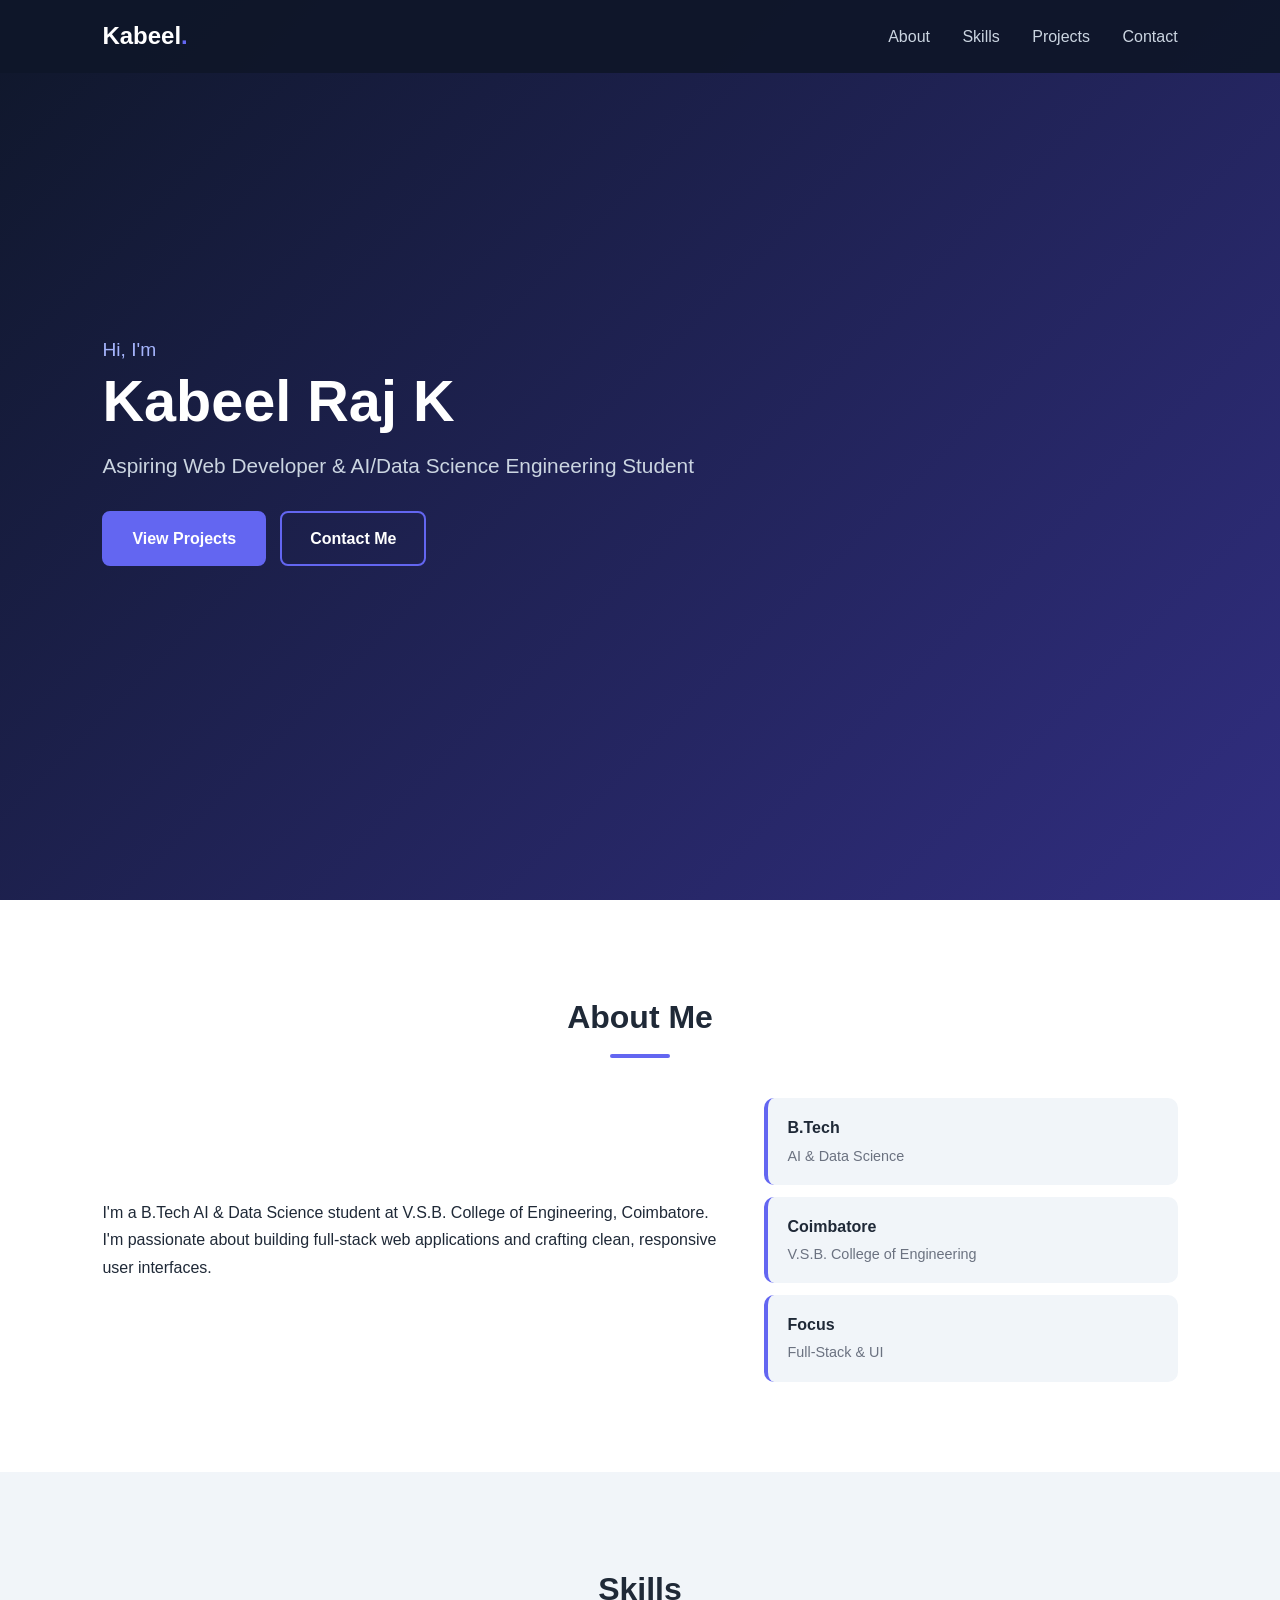
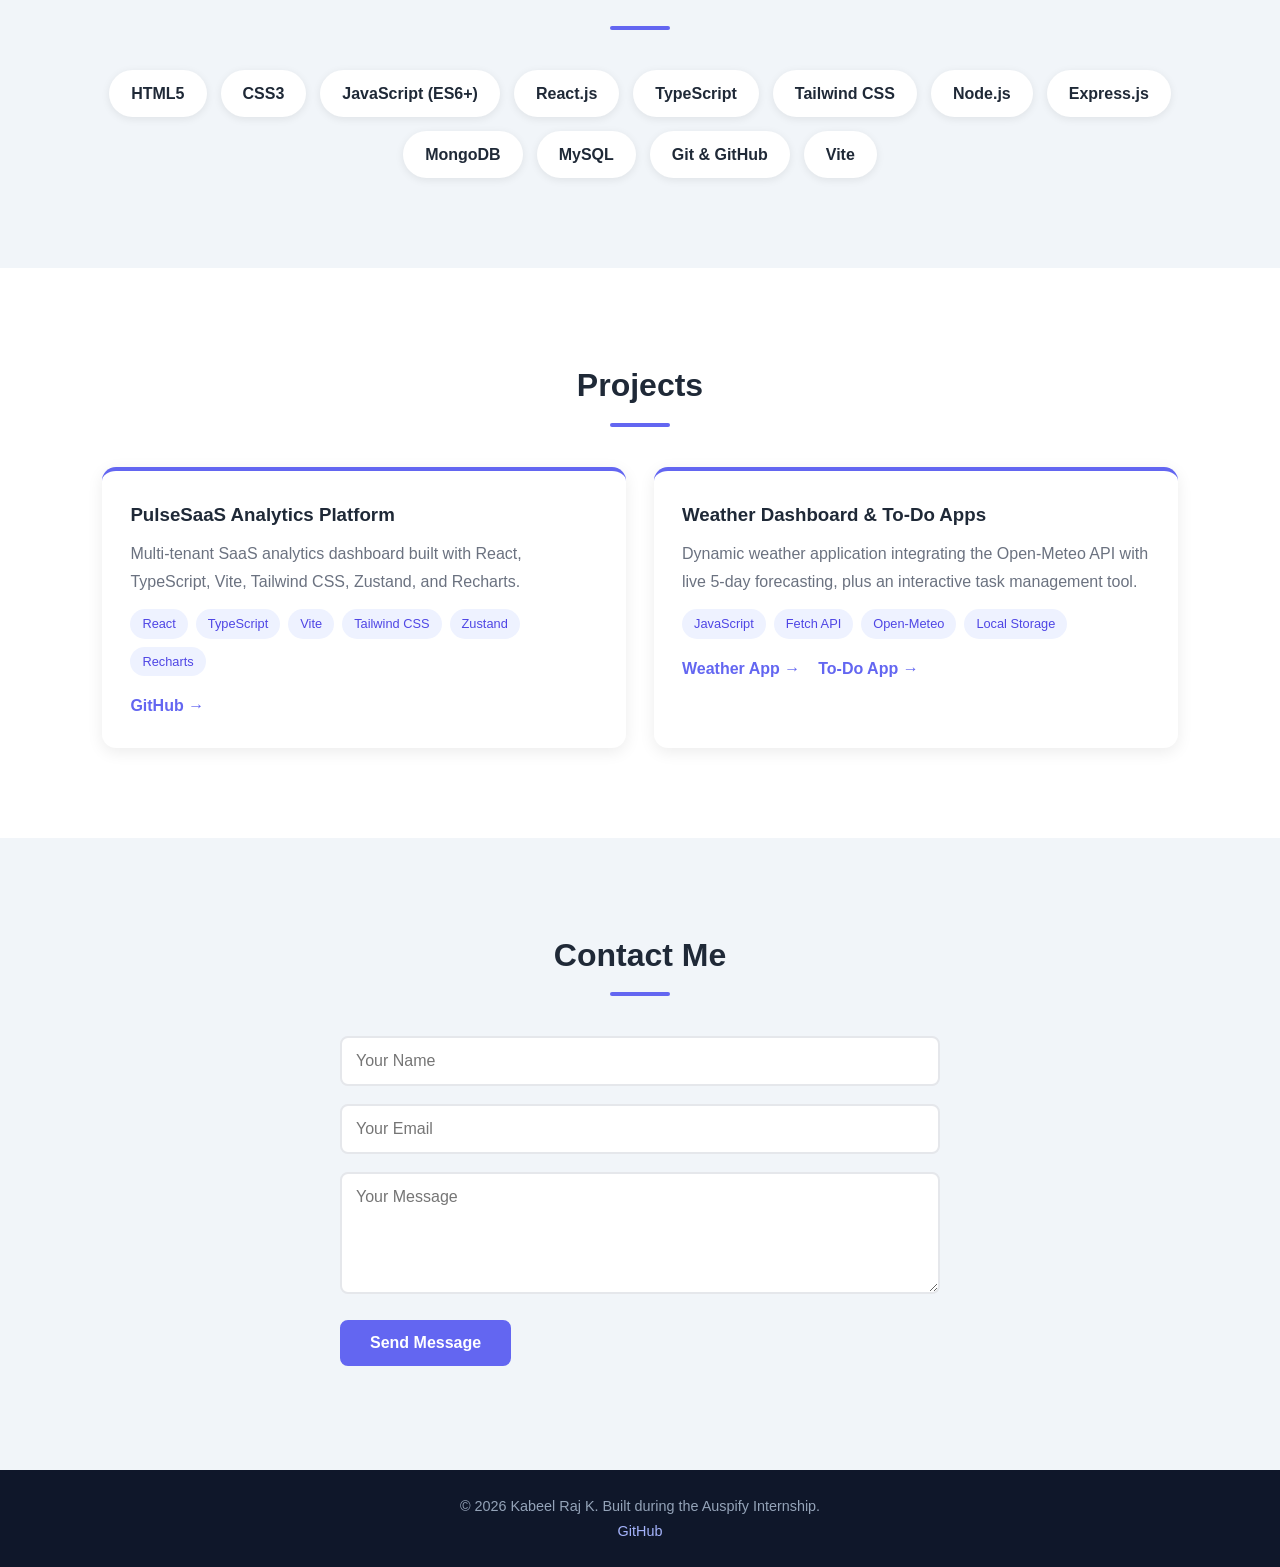
==== task2-portfolio/index.html @ 376271b4 "Task 2: Interactive portfolio website" ====
<!DOCTYPE html>
<html lang="en">
<head>
  <meta charset="UTF-8">
  <meta name="viewport" content="width=device-width, initial-scale=1.0">
  <meta name="description" content="Portfolio of Kabeel Raj K, Aspiring Web Developer and AI & Data Science student.">
  <title>Kabeel Raj K | Portfolio</title>
  <link rel="stylesheet" href="style.css">
</head>
<body>

  <!-- Navbar -->
  <header class="navbar">
    <a href="#home" class="logo">Kabeel<span>.</span></a>
    <button class="menu-toggle" id="menu-toggle" aria-label="Toggle menu">☰</button>
    <nav id="nav-links">
      <a href="#about">About</a>
      <a href="#skills">Skills</a>
      <a href="#projects">Projects</a>
      <a href="#contact">Contact</a>
    </nav>
  </header>

  <!-- Hero -->
  <section id="home" class="hero">
    <div class="hero-text">
      <p class="hello">Hi, I'm</p>
      <h1>Kabeel Raj K</h1>
      <h2>Aspiring Web Developer &amp; AI/Data Science Engineering Student</h2>
      <div class="hero-buttons">
        <a href="#projects" class="btn">View Projects</a>
        <a href="#contact" class="btn btn-outline">Contact Me</a>
      </div>
    </div>
  </section>

  <!-- About -->
  <section id="about" class="section reveal">
    <h2 class="section-title">About Me</h2>
    <div class="about-grid">
      <p>
        I'm a B.Tech AI &amp; Data Science student at V.S.B. College of Engineering,
        Coimbatore. I'm passionate about building full-stack web applications and
        crafting clean, responsive user interfaces.
      </p>
      <div class="about-cards">
        <div class="mini-card"><strong>B.Tech</strong><span>AI &amp; Data Science</span></div>
        <div class="mini-card"><strong>Coimbatore</strong><span>V.S.B. College of Engineering</span></div>
        <div class="mini-card"><strong>Focus</strong><span>Full-Stack &amp; UI</span></div>
      </div>
    </div>
  </section>

  <!-- Skills -->
  <section id="skills" class="section alt reveal">
    <h2 class="section-title">Skills</h2>
    <div class="skills">
      <span>HTML5</span>
      <span>CSS3</span>
      <span>JavaScript (ES6+)</span>
      <span>React.js</span>
      <span>TypeScript</span>
      <span>Tailwind CSS</span>
      <span>Node.js</span>
      <span>Express.js</span>
      <span>MongoDB</span>
      <span>MySQL</span>
      <span>Git &amp; GitHub</span>
      <span>Vite</span>
    </div>
  </section>

  <!-- Projects -->
  <section id="projects" class="section reveal">
    <h2 class="section-title">Projects</h2>
    <div class="project-grid">

      <article class="project-card">
        <h3>PulseSaaS Analytics Platform</h3>
        <p>
          Multi-tenant SaaS analytics dashboard built with React, TypeScript,
          Vite, Tailwind CSS, Zustand, and Recharts.
        </p>
        <div class="tags">
          <span>React</span><span>TypeScript</span><span>Vite</span>
          <span>Tailwind CSS</span><span>Zustand</span><span>Recharts</span>
        </div>
        <div class="links">
          <!-- TODO: replace with your real PulseSaaS repo / live link -->
          <a href="https://github.com/kabeelrajk" target="_blank" rel="noopener">GitHub →</a>
        </div>
      </article>

      <article class="project-card">
        <h3>Weather Dashboard &amp; To-Do Apps</h3>
        <p>
          Dynamic weather application integrating the Open-Meteo API with live
          5-day forecasting, plus an interactive task management tool.
        </p>
        <div class="tags">
          <span>JavaScript</span><span>Fetch API</span>
          <span>Open-Meteo</span><span>Local Storage</span>
        </div>
        <div class="links">
          <a href="https://github.com/kabeelrajk/auspify-frontend-internship/tree/main/task4-weather-dashboard" target="_blank" rel="noopener">Weather App →</a>
          <a href="https://github.com/kabeelrajk/auspify-frontend-internship/tree/main/task3-todo-app" target="_blank" rel="noopener">To-Do App →</a>
        </div>
      </article>

    </div>
  </section>

  <!-- Contact -->
  <section id="contact" class="section alt reveal">
    <h2 class="section-title">Contact Me</h2>
    <form id="contact-form" novalidate>
      <div class="field">
        <input type="text" id="name" placeholder="Your Name">
        <small class="error" id="name-error"></small>
      </div>
      <div class="field">
        <input type="email" id="email" placeholder="Your Email">
        <small class="error" id="email-error"></small>
      </div>
      <div class="field">
        <textarea id="message" rows="5" placeholder="Your Message"></textarea>
        <small class="error" id="message-error"></small>
      </div>
      <button type="submit" class="btn">Send Message</button>
      <p id="form-success" class="success"></p>
    </form>
  </section>

  <footer>
    <p>&copy; 2026 Kabeel Raj K. Built during the Auspify Internship.</p>
    <p>
      <a href="https://github.com/kabeelrajk" target="_blank" rel="noopener">GitHub</a>
      <!-- TODO: add your LinkedIn link -->
    </p>
  </footer>

  <script src="script.js"></script>
</body>
</html>
---- task2-portfolio/style.css ----
:root {
  --primary: #6366f1;
  --primary-dark: #4f46e5;
  --dark: #0f172a;
  --text: #1f2937;
  --muted: #6b7280;
  --light: #f1f5f9;
}

* { margin: 0; padding: 0; box-sizing: border-box; }

html { scroll-behavior: smooth; }

body {
  font-family: "Segoe UI", Arial, sans-serif;
  color: var(--text);
  line-height: 1.7;
}

a { text-decoration: none; }

/* ---------- Navbar (Flexbox) ---------- */
.navbar {
  display: flex;
  justify-content: space-between;
  align-items: center;
  padding: 16px 8%;
  background: rgba(15, 23, 42, 0.95);
  position: fixed;
  top: 0; left: 0; right: 0;
  z-index: 100;
}

.logo { font-size: 1.5rem; font-weight: 700; color: #fff; }
.logo span { color: var(--primary); }

.navbar nav a {
  margin-left: 28px;
  color: #cbd5e1;
  font-weight: 500;
  transition: color 0.3s;
}
.navbar nav a:hover { color: #fff; }

.menu-toggle {
  display: none;
  background: none;
  border: none;
  color: #fff;
  font-size: 1.6rem;
  cursor: pointer;
}

/* ---------- Buttons ---------- */
.btn {
  display: inline-block;
  padding: 12px 28px;
  background: var(--primary);
  color: #fff;
  border: 2px solid var(--primary);
  border-radius: 8px;
  font-weight: 600;
  font-size: 1rem;
  cursor: pointer;
  transition: transform 0.2s, background 0.3s;
}
.btn:hover { background: var(--primary-dark); transform: translateY(-3px); }

.btn-outline { background: transparent; }
.btn-outline:hover { background: var(--primary); }

/* ---------- Hero ---------- */
.hero {
  min-height: 100vh;
  display: flex;
  align-items: center;
  padding: 0 8%;
  color: #fff;
  background: linear-gradient(135deg, #0f172a, #312e81);
}

.hero-text { animation: fadeUp 1s ease both; }
.hello { color: #a5b4fc; font-size: 1.2rem; }
.hero h1 { font-size: 3.6rem; line-height: 1.2; }
.hero h2 {
  font-size: 1.3rem;
  font-weight: 400;
  color: #cbd5e1;
  margin: 12px 0 28px;
  max-width: 600px;
}
.hero-buttons { display: flex; gap: 14px; flex-wrap: wrap; }

@keyframes fadeUp {
  from { opacity: 0; transform: translateY(30px); }
  to   { opacity: 1; transform: translateY(0); }
}

/* ---------- Sections ---------- */
.section { padding: 90px 8%; }
.section.alt { background: var(--light); }

.section-title {
  text-align: center;
  font-size: 2rem;
  margin-bottom: 40px;
}
.section-title::after {
  content: "";
  display: block;
  width: 60px; height: 4px;
  background: var(--primary);
  margin: 10px auto 0;
  border-radius: 2px;
}

/* ---------- About (Grid) ---------- */
.about-grid {
  display: grid;
  grid-template-columns: 1.5fr 1fr;
  gap: 40px;
  align-items: center;
}
.about-cards { display: grid; gap: 12px; }
.mini-card {
  background: var(--light);
  padding: 16px 20px;
  border-radius: 10px;
  border-left: 4px solid var(--primary);
}
.mini-card strong { display: block; }
.mini-card span { color: var(--muted); font-size: 0.9rem; }

/* ---------- Skills (Flexbox) ---------- */
.skills {
  display: flex;
  flex-wrap: wrap;
  justify-content: center;
  gap: 14px;
}
.skills span {
  background: #fff;
  padding: 10px 22px;
  border-radius: 30px;
  font-weight: 600;
  box-shadow: 0 2px 8px rgba(0, 0, 0, 0.08);
  transition: transform 0.3s, background 0.3s, color 0.3s;
}
.skills span:hover {
  background: var(--primary);
  color: #fff;
  transform: translateY(-4px);
}

/* ---------- Projects (Grid) ---------- */
.project-grid {
  display: grid;
  grid-template-columns: repeat(2, 1fr);
  gap: 28px;
}
.project-card {
  padding: 28px;
  background: #fff;
  border-radius: 14px;
  box-shadow: 0 4px 16px rgba(0, 0, 0, 0.08);
  border-top: 4px solid var(--primary);
  transition: transform 0.3s, box-shadow 0.3s;
}
.project-card:hover {
  transform: translateY(-8px);
  box-shadow: 0 12px 28px rgba(99, 102, 241, 0.25);
}
.project-card h3 { margin-bottom: 10px; }
.project-card p { color: var(--muted); margin-bottom: 14px; }

.tags { display: flex; flex-wrap: wrap; gap: 8px; margin-bottom: 16px; }
.tags span {
  font-size: 0.8rem;
  background: #eef2ff;
  color: var(--primary-dark);
  padding: 4px 12px;
  border-radius: 20px;
}
.links { display: flex; gap: 18px; flex-wrap: wrap; }
.links a { color: var(--primary); font-weight: 600; }
.links a:hover { text-decoration: underline; }

/* ---------- Contact form ---------- */
#contact-form { max-width: 600px; margin: 0 auto; }
.field { margin-bottom: 18px; }
#contact-form input,
#contact-form textarea {
  width: 100%;
  padding: 14px;
  border: 2px solid #e5e7eb;
  border-radius: 8px;
  font-size: 1rem;
  font-family: inherit;
}
#contact-form input:focus,
#contact-form textarea:focus { outline: none; border-color: var(--primary); }
.field.invalid input,
.field.invalid textarea { border-color: #dc2626; }
.error { color: #dc2626; font-size: 0.85rem; }
.success { margin-top: 14px; color: #16a34a; font-weight: 600; }

/* ---------- Footer ---------- */
footer {
  text-align: center;
  padding: 24px;
  background: var(--dark);
  color: #94a3b8;
  font-size: 0.9rem;
}
footer a { color: #a5b4fc; }

/* ---------- Scroll reveal animation ---------- */
.reveal { opacity: 0; transform: translateY(40px); transition: 0.8s ease; }
.reveal.visible { opacity: 1; transform: translateY(0); }

/* ---------- Responsive ---------- */
@media (max-width: 800px) {
  .menu-toggle { display: block; }

  .navbar nav {
    display: none;
    position: absolute;
    top: 100%; left: 0; right: 0;
    flex-direction: column;
    background: var(--dark);
    padding: 12px 8%;
  }
  .navbar nav.open { display: flex; }
  .navbar nav a { margin: 10px 0; }

  .hero h1 { font-size: 2.4rem; }
  .about-grid,
  .project-grid { grid-template-columns: 1fr; }
}
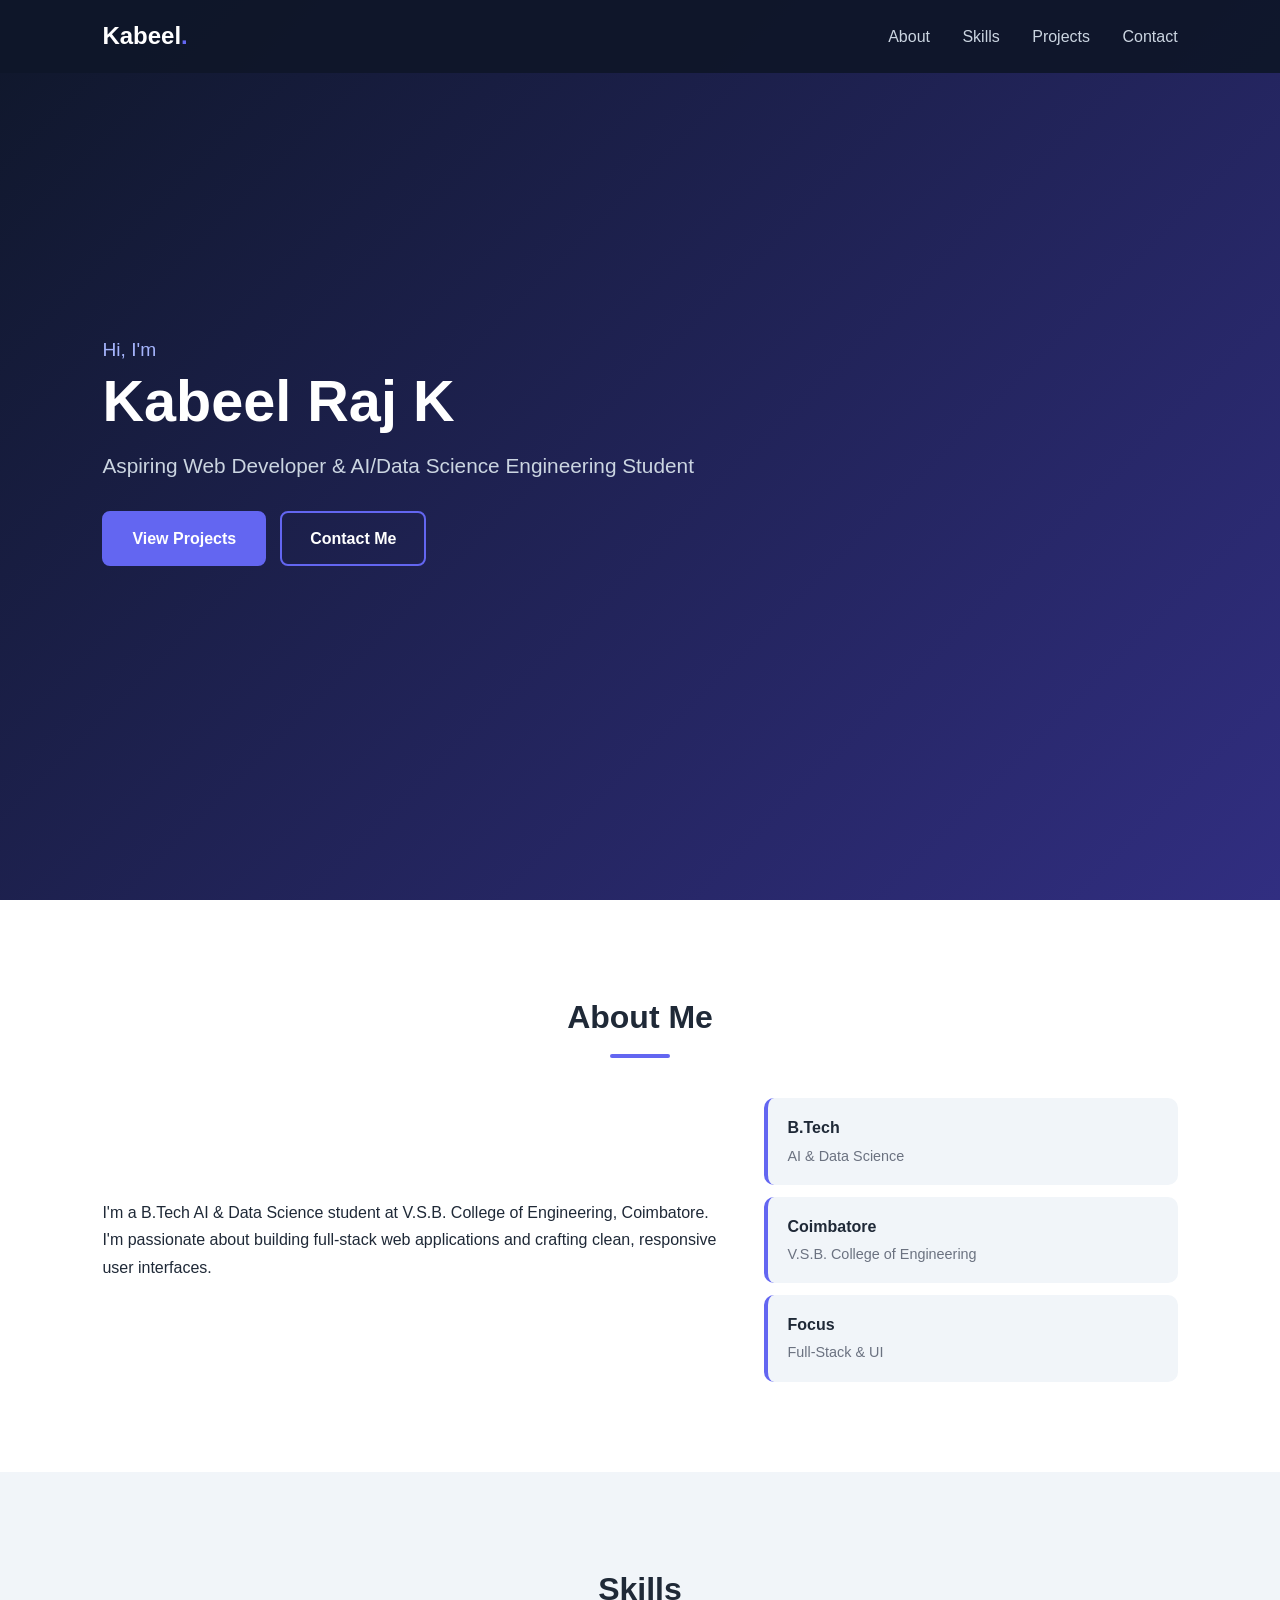
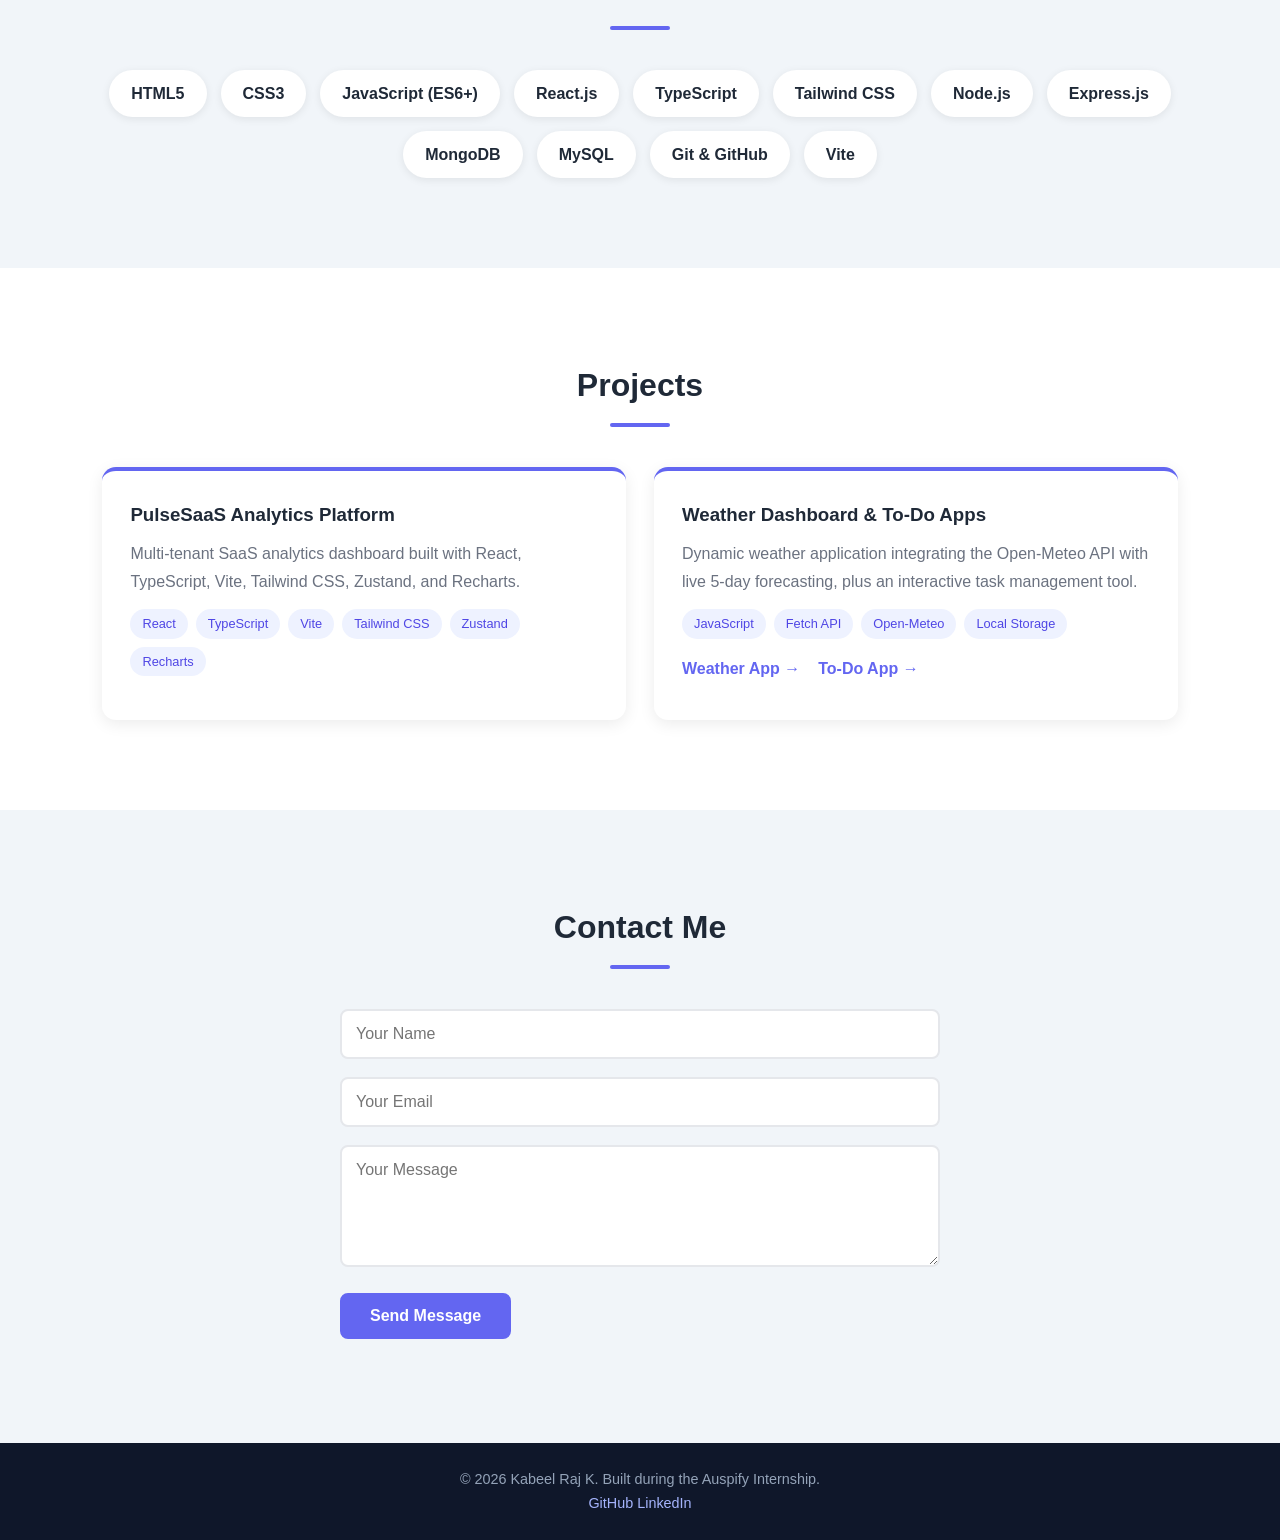
==== commit f9f8c5de: "Final fixes" ====
--- a/task2-portfolio/index.html
+++ b/task2-portfolio/index.html
@@ -86,8 +86,6 @@
           <span>Tailwind CSS</span><span>Zustand</span><span>Recharts</span>
         </div>
         <div class="links">
-          <!-- TODO: replace with your real PulseSaaS repo / live link -->
-          <a href="https://github.com/kabeelrajk" target="_blank" rel="noopener">GitHub →</a>
         </div>
       </article>
 
@@ -135,7 +133,7 @@
     <p>&copy; 2026 Kabeel Raj K. Built during the Auspify Internship.</p>
     <p>
       <a href="https://github.com/kabeelrajk" target="_blank" rel="noopener">GitHub</a>
-      <!-- TODO: add your LinkedIn link -->
+      <a href="https://www.linkedin.com/in/kabeel-raj-k-0345km56/" target="_blank" rel="noopener">LinkedIn</a>
     </p>
   </footer>
 
